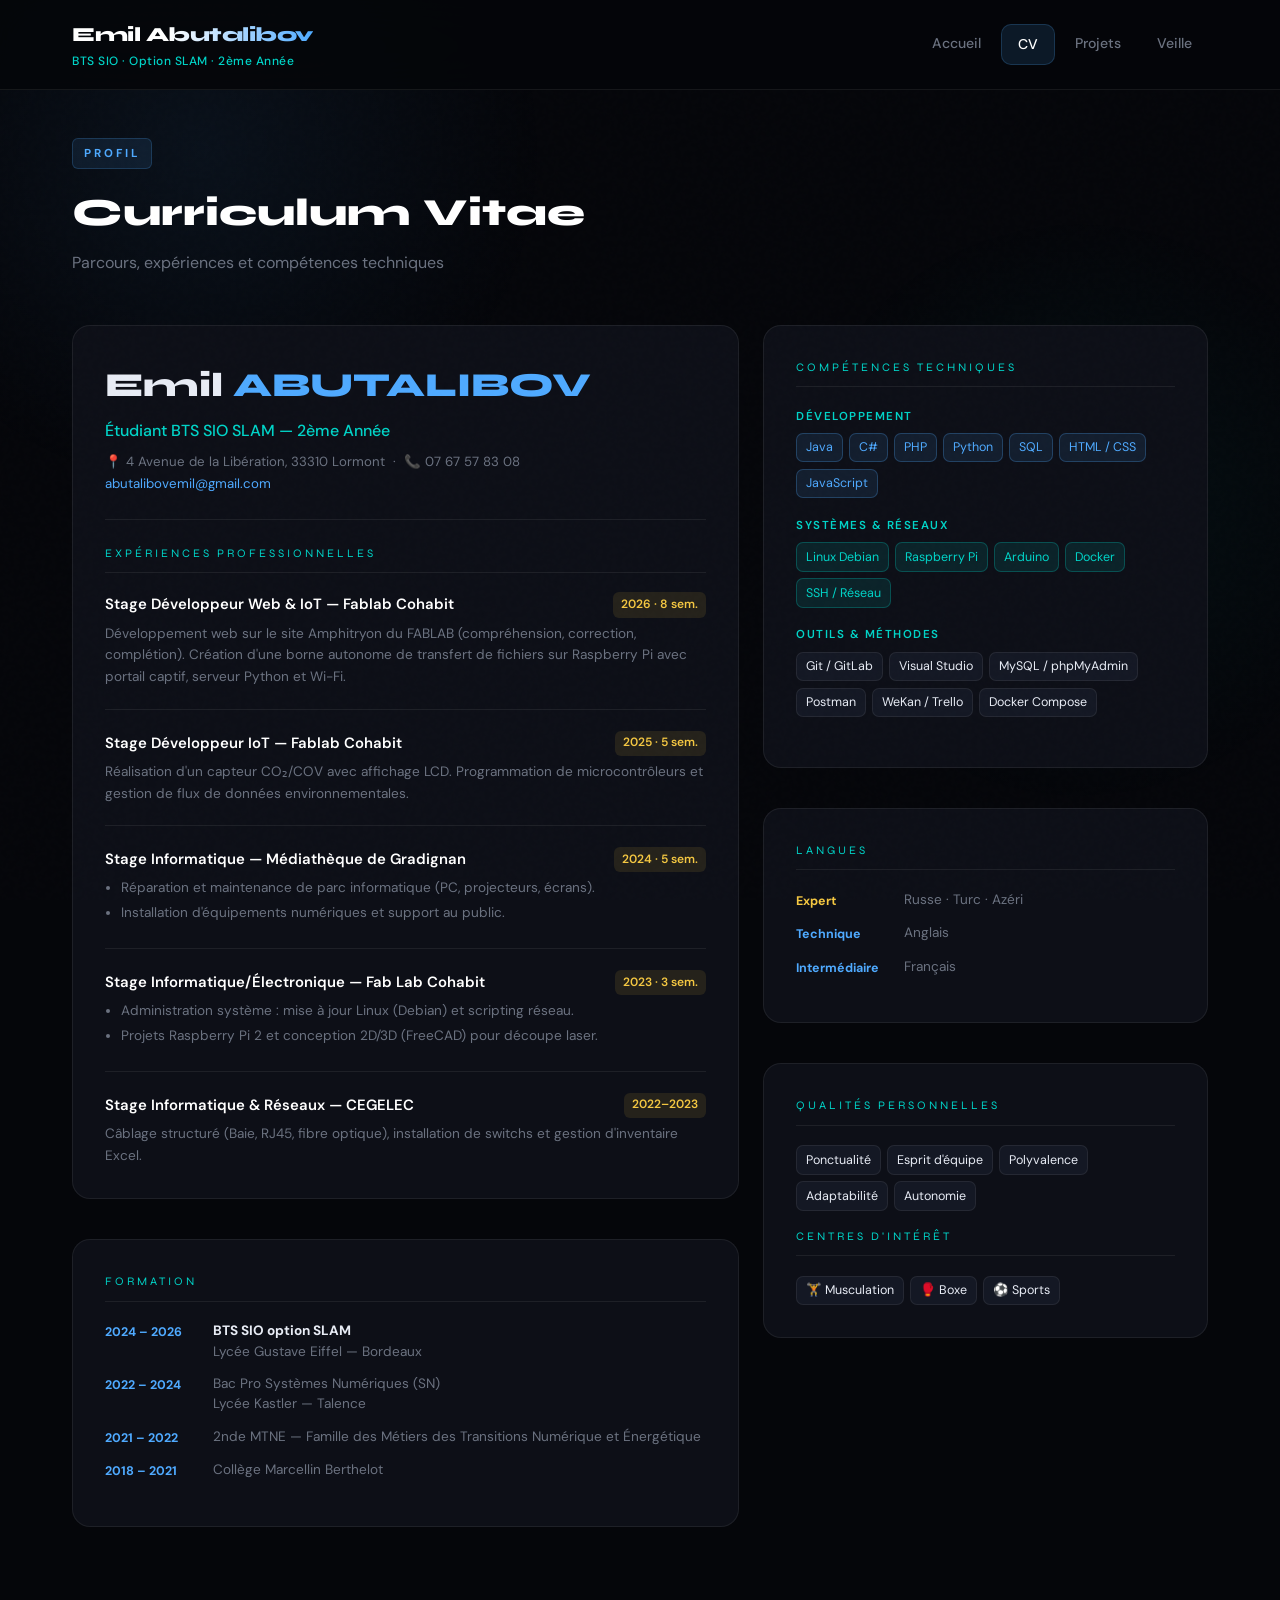
==== cv.html @ 2a5bd3fd "Add files via upload" ====
<!DOCTYPE html>
<html lang="fr">
<head>
  <meta charset="UTF-8">
  <meta name="viewport" content="width=device-width, initial-scale=1.0">
  <title>CV — Emil Abutalibov</title>
  <link rel="stylesheet" href="shared.css">
  <style>
    .cv-grid {
      display: grid;
      grid-template-columns: 1.5fr 1fr;
      gap: 1.5rem;
    }

    .cv-col { display: flex; flex-direction: column; gap: 1.5rem; }

    .cv-hero {
      padding-bottom: 1.5rem;
      margin-bottom: 1.5rem;
      border-bottom: 1px solid var(--border);
    }
    .cv-hero h2 {
      font-family: 'Syne', sans-serif;
      font-size: 2.1rem;
      font-weight: 800;
      margin-bottom: 0.3rem;
    }
    .cv-hero h2 span { color: var(--blue); }
    .cv-hero-role { color: var(--cyan); font-weight: 500; margin-bottom: 0.4rem; }
    .cv-meta { font-size: 0.83rem; color: var(--muted); }
    .cv-meta a { color: var(--blue); text-decoration: none; }

    .exp-item {
      margin-bottom: 1.3rem;
      padding-bottom: 1.3rem;
      border-bottom: 1px solid var(--border);
    }
    .exp-item:last-child { border: none; margin-bottom: 0; padding-bottom: 0; }

    .exp-header {
      display: flex;
      justify-content: space-between;
      align-items: flex-start;
      gap: 1rem;
      margin-bottom: 0.3rem;
    }
    .exp-title { font-weight: 600; font-size: 0.93rem; color: #fff; }
    .exp-date {
      font-size: 0.75rem;
      color: var(--gold);
      font-weight: 600;
      white-space: nowrap;
      background: rgba(245,200,66,0.1);
      border-radius: 6px;
      padding: 0.18rem 0.5rem;
      flex-shrink: 0;
    }
    .exp-body { font-size: 0.85rem; color: var(--muted); line-height: 1.6; }
    .exp-body ul { margin-left: 1rem; }
    .exp-body li { margin-bottom: 0.2rem; }

    .form-item {
      display: flex;
      gap: 0.75rem;
      margin-bottom: 0.75rem;
      align-items: flex-start;
    }
    .form-year {
      font-size: 0.78rem;
      color: var(--blue);
      font-weight: 700;
      min-width: 96px;
      padding-top: 1px;
    }
    .form-text { font-size: 0.85rem; color: var(--muted); line-height: 1.5; }
    .form-text strong { color: var(--text); }

    @media (max-width: 768px) {
      .cv-grid { grid-template-columns: 1fr; }
    }
  </style>
</head>
<body>
<div class="ambient"></div>

<header>
  <div class="header-inner">
    <a href="index.html" class="header-brand">
      <span class="header-name">Emil Abutalibov</span>
      <span class="header-subtitle">BTS SIO · Option SLAM · 2ème Année</span>
    </a>
    <nav>
      <a href="index.html">Accueil</a>
      <a href="cv.html" class="active">CV</a>
      <a href="projets.html">Projets</a>
      <a href="veille.html">Veille</a>
    </nav>
  </div>
</header>

<div class="container">

  <div class="page-hero fade-in">
    <span class="page-hero-tag">Profil</span>
    <h1>Curriculum Vitae</h1>
    <p>Parcours, expériences et compétences techniques</p>
  </div>

  <div class="cv-grid">
    <!-- COLONNE GAUCHE -->
    <div class="cv-col">

      <div class="card fade-in">
        <div class="cv-hero">
          <h2>Emil <span>ABUTALIBOV</span></h2>
          <p class="cv-hero-role">Étudiant BTS SIO SLAM — 2ème Année</p>
          <div class="cv-meta">
            📍 4 Avenue de la Libération, 33310 Lormont &nbsp;·&nbsp;
            📞 07 67 57 83 08<br>
            <a href="mailto:abutalibovemil43@gmail.com">abutalibovemil@gmail.com</a>
          </div>
        </div>

        <p class="panel-title">Expériences Professionnelles</p>

        <div class="exp-item">
          <div class="exp-header">
            <span class="exp-title">Stage Développeur Web & IoT — Fablab Cohabit</span>
            <span class="exp-date">2026 · 8 sem.</span>
          </div>
          <div class="exp-body">Développement web sur le site Amphitryon du FABLAB (compréhension, correction, complétion). Création d'une borne autonome de transfert de fichiers sur Raspberry Pi avec portail captif, serveur Python et Wi-Fi.</div>
        </div>

        <div class="exp-item">
          <div class="exp-header">
            <span class="exp-title">Stage Développeur IoT — Fablab Cohabit</span>
            <span class="exp-date">2025 · 5 sem.</span>
          </div>
          <div class="exp-body">Réalisation d'un capteur CO₂/COV avec affichage LCD. Programmation de microcontrôleurs et gestion de flux de données environnementales.</div>
        </div>

        <div class="exp-item">
          <div class="exp-header">
            <span class="exp-title">Stage Informatique — Médiathèque de Gradignan</span>
            <span class="exp-date">2024 · 5 sem.</span>
          </div>
          <div class="exp-body">
            <ul>
              <li>Réparation et maintenance de parc informatique (PC, projecteurs, écrans).</li>
              <li>Installation d'équipements numériques et support au public.</li>
            </ul>
          </div>
        </div>

        <div class="exp-item">
          <div class="exp-header">
            <span class="exp-title">Stage Informatique/Électronique — Fab Lab Cohabit</span>
            <span class="exp-date">2023 · 3 sem.</span>
          </div>
          <div class="exp-body">
            <ul>
              <li>Administration système : mise à jour Linux (Debian) et scripting réseau.</li>
              <li>Projets Raspberry Pi 2 et conception 2D/3D (FreeCAD) pour découpe laser.</li>
            </ul>
          </div>
        </div>

        <div class="exp-item">
          <div class="exp-header">
            <span class="exp-title">Stage Informatique & Réseaux — CEGELEC</span>
            <span class="exp-date">2022–2023</span>
          </div>
          <div class="exp-body">Câblage structuré (Baie, RJ45, fibre optique), installation de switchs et gestion d'inventaire Excel.</div>
        </div>
      </div>

      <div class="card fade-in">
        <p class="panel-title">Formation</p>
        <div class="form-item"><span class="form-year">2024 – 2026</span><div class="form-text"><strong>BTS SIO option SLAM</strong><br>Lycée Gustave Eiffel — Bordeaux</div></div>
        <div class="form-item"><span class="form-year">2022 – 2024</span><div class="form-text">Bac Pro Systèmes Numériques (SN)<br>Lycée Kastler — Talence</div></div>
        <div class="form-item"><span class="form-year">2021 – 2022</span><div class="form-text">2nde MTNE — Famille des Métiers des Transitions Numérique et Énergétique</div></div>
        <div class="form-item"><span class="form-year">2018 – 2021</span><div class="form-text">Collège Marcellin Berthelot</div></div>
      </div>

    </div>

    <!-- COLONNE DROITE -->
    <div class="cv-col">

      <div class="card fade-in">
        <p class="panel-title">Compétences Techniques</p>
        <div class="skill-group">
          <div class="skill-label">Développement</div>
          <div class="skill-tags">
            <span class="tag tag-blue">Java</span>
            <span class="tag tag-blue">C#</span>
            <span class="tag tag-blue">PHP</span>
            <span class="tag tag-blue">Python</span>
            <span class="tag tag-blue">SQL</span>
            <span class="tag tag-blue">HTML / CSS</span>
            <span class="tag tag-blue">JavaScript</span>
          </div>
        </div>
        <div class="skill-group">
          <div class="skill-label">Systèmes & Réseaux</div>
          <div class="skill-tags">
            <span class="tag tag-cyan">Linux Debian</span>
            <span class="tag tag-cyan">Raspberry Pi</span>
            <span class="tag tag-cyan">Arduino</span>
            <span class="tag tag-cyan">Docker</span>
            <span class="tag tag-cyan">SSH / Réseau</span>
          </div>
        </div>
        <div class="skill-group">
          <div class="skill-label">Outils & Méthodes</div>
          <div class="skill-tags">
            <span class="tag">Git / GitLab</span>
            <span class="tag">Visual Studio</span>
            <span class="tag">MySQL / phpMyAdmin</span>
            <span class="tag">Postman</span>
            <span class="tag">WeKan / Trello</span>
            <span class="tag">Docker Compose</span>
          </div>
        </div>
      </div>

      <div class="card fade-in">
        <p class="panel-title">Langues</p>
        <div class="form-item"><span class="form-year" style="color:var(--gold)">Expert</span><div class="form-text">Russe · Turc · Azéri</div></div>
        <div class="form-item"><span class="form-year">Technique</span><div class="form-text">Anglais</div></div>
        <div class="form-item"><span class="form-year">Intermédiaire</span><div class="form-text">Français</div></div>
      </div>

      <div class="card fade-in">
        <p class="panel-title">Qualités Personnelles</p>
        <div class="skill-tags" style="margin-bottom: 1rem;">
          <span class="tag">Ponctualité</span>
          <span class="tag">Esprit d'équipe</span>
          <span class="tag">Polyvalence</span>
          <span class="tag">Adaptabilité</span>
          <span class="tag">Autonomie</span>
        </div>
        <p class="panel-title" style="margin-top: 0.8rem;">Centres d'intérêt</p>
        <div class="skill-tags">
          <span class="tag">🏋️ Musculation</span>
          <span class="tag">🥊 Boxe</span>
          <span class="tag">⚽ Sports</span>
        </div>
      </div>

    </div>
  </div>

</div>

<button class="scroll-top" id="scrollTop" onclick="window.scrollTo({top:0,behavior:'smooth'})">↑</button>

<script>
  window.addEventListener('scroll', () => {
    document.getElementById('scrollTop').classList.toggle('show', window.scrollY > 400);
  });
  document.querySelectorAll('.fade-in').forEach((el, i) => {
    const obs = new IntersectionObserver(entries => {
      entries.forEach(e => { if (e.isIntersecting) { setTimeout(() => e.target.classList.add('visible'), i * 50); obs.unobserve(e.target); } });
    }, { threshold: 0.08 });
    obs.observe(el);
  });
</script>
</body>
</html>
---- shared.css ----
@import url('https://fonts.googleapis.com/css2?family=Syne:wght@400;600;700;800&family=DM+Sans:wght@300;400;500&display=swap');

:root {
  --bg: #05060a;
  --surface: #0d0f17;
  --surface2: #141824;
  --border: rgba(255,255,255,0.07);
  --border-bright: rgba(99,200,255,0.3);
  --blue: #4faaff;
  --cyan: #00d4c8;
  --gold: #f5c842;
  --text: #e8ecf5;
  --muted: #6b7280;
  --radius: 18px;
}

*, *::before, *::after { margin: 0; padding: 0; box-sizing: border-box; }
html { scroll-behavior: smooth; }

body {
  font-family: 'DM Sans', sans-serif;
  background: var(--bg);
  color: var(--text);
  line-height: 1.65;
  overflow-x: hidden;
  min-height: 100vh;
}

body::before {
  content: '';
  position: fixed;
  inset: 0;
  background-image: url("data:image/svg+xml,%3Csvg viewBox='0 0 200 200' xmlns='http://www.w3.org/2000/svg'%3E%3Cfilter id='n'%3E%3CfeTurbulence type='fractalNoise' baseFrequency='0.85' numOctaves='4' stitchTiles='stitch'/%3E%3C/filter%3E%3Crect width='100%25' height='100%25' filter='url(%23n)' opacity='0.03'/%3E%3C/svg%3E");
  pointer-events: none;
  z-index: 0;
  opacity: 0.4;
}

.ambient {
  position: fixed;
  inset: 0;
  z-index: -1;
  overflow: hidden;
  pointer-events: none;
}
.ambient::before {
  content: '';
  position: absolute;
  width: 700px; height: 700px;
  background: radial-gradient(circle, rgba(79,170,255,0.07) 0%, transparent 70%);
  top: -200px; left: -150px;
  animation: drift1 25s ease-in-out infinite alternate;
}
.ambient::after {
  content: '';
  position: absolute;
  width: 600px; height: 600px;
  background: radial-gradient(circle, rgba(0,212,200,0.05) 0%, transparent 70%);
  bottom: 10%; right: -100px;
  animation: drift2 30s ease-in-out infinite alternate;
}
@keyframes drift1 { to { transform: translate(80px, 120px); } }
@keyframes drift2 { to { transform: translate(-80px, -100px); } }

/* ── HEADER ── */
header {
  position: sticky;
  top: 0;
  z-index: 1000;
  background: rgba(5,6,10,0.88);
  backdrop-filter: blur(24px);
  -webkit-backdrop-filter: blur(24px);
  border-bottom: 1px solid var(--border);
}

.header-inner {
  max-width: 1200px;
  margin: 0 auto;
  padding: 1.1rem 2rem;
  display: flex;
  align-items: center;
  justify-content: space-between;
  gap: 2rem;
}

.header-brand {
  display: flex;
  flex-direction: column;
  text-decoration: none;
}
.header-name {
  font-family: 'Syne', sans-serif;
  font-weight: 800;
  font-size: 1.25rem;
  letter-spacing: -0.5px;
  background: linear-gradient(90deg, #fff 40%, var(--blue));
  -webkit-background-clip: text;
  background-clip: text;
  -webkit-text-fill-color: transparent;
}
.header-subtitle {
  font-size: 0.75rem;
  color: var(--cyan);
  font-weight: 500;
  letter-spacing: 0.5px;
  margin-top: 1px;
}

nav {
  display: flex;
  gap: 0.25rem;
}
nav a {
  color: var(--muted);
  text-decoration: none;
  font-size: 0.88rem;
  font-weight: 500;
  padding: 0.5rem 1rem;
  border-radius: 10px;
  transition: all 0.25s;
}
nav a:hover { color: #fff; background: rgba(255,255,255,0.06); }
nav a.active { color: #fff; background: rgba(79,170,255,0.12); border: 1px solid rgba(79,170,255,0.2); }

/* ── CONTAINER ── */
.container {
  max-width: 1200px;
  margin: 0 auto;
  padding: 3rem 2rem 5rem;
}

/* ── PAGE TITLE ── */
.page-hero {
  margin-bottom: 3rem;
}
.page-hero-tag {
  font-size: 0.72rem;
  font-weight: 700;
  letter-spacing: 3px;
  text-transform: uppercase;
  color: var(--blue);
  background: rgba(79,170,255,0.1);
  border: 1px solid rgba(79,170,255,0.2);
  border-radius: 6px;
  padding: 0.3rem 0.7rem;
  display: inline-block;
  margin-bottom: 0.75rem;
}
.page-hero h1 {
  font-family: 'Syne', sans-serif;
  font-size: 2.4rem;
  font-weight: 800;
  color: #fff;
  margin-bottom: 0.4rem;
}
.page-hero p {
  color: var(--muted);
  font-size: 1rem;
}

/* ── SECTION HEADER ── */
.section-header {
  display: flex;
  align-items: center;
  gap: 1rem;
  margin-bottom: 2rem;
}
.section-header h2 {
  font-family: 'Syne', sans-serif;
  font-size: 1.4rem;
  font-weight: 700;
  color: #fff;
  white-space: nowrap;
}
.section-line {
  flex: 1;
  height: 1px;
  background: linear-gradient(90deg, var(--border-bright), transparent);
}

/* ── CARDS ── */
.card {
  background: var(--surface);
  border: 1px solid var(--border);
  border-radius: var(--radius);
  padding: 2rem;
  margin-bottom: 1rem;
  transition: border-color 0.3s;
}
.card:hover { border-color: rgba(79,170,255,0.2); }

/* ── PANEL TITLE ── */
.panel-title {
  font-family: 'Syne', sans-serif;
  font-size: 0.72rem;
  letter-spacing: 3px;
  text-transform: uppercase;
  color: var(--cyan);
  margin-bottom: 1.2rem;
  padding-bottom: 0.6rem;
  border-bottom: 1px solid var(--border);
}

/* ── ACCORDION ── */
.ap-card {
  background: var(--surface);
  border: 1px solid var(--border);
  border-radius: var(--radius);
  margin-bottom: 0.75rem;
  overflow: hidden;
  transition: border-color 0.3s;
}
.ap-card:hover { border-color: rgba(79,170,255,0.2); }
.ap-card.open { border-color: rgba(79,170,255,0.35); }

.ap-header {
  display: flex;
  align-items: center;
  justify-content: space-between;
  padding: 1.4rem 1.75rem;
  cursor: pointer;
  gap: 1rem;
  user-select: none;
}
.ap-header-left {
  display: flex;
  align-items: center;
  gap: 0.9rem;
}
.ap-number {
  font-family: 'Syne', sans-serif;
  font-size: 0.68rem;
  font-weight: 700;
  letter-spacing: 1.5px;
  color: var(--blue);
  background: rgba(79,170,255,0.1);
  border: 1px solid rgba(79,170,255,0.2);
  border-radius: 8px;
  padding: 0.28rem 0.6rem;
  white-space: nowrap;
}
.ap-number.stage {
  color: var(--cyan);
  background: rgba(0,212,200,0.1);
  border-color: rgba(0,212,200,0.3);
}
.ap-title {
  font-family: 'Syne', sans-serif;
  font-size: 1rem;
  font-weight: 700;
  color: #fff;
}
.ap-toggle {
  width: 26px; height: 26px;
  border-radius: 8px;
  border: 1px solid var(--border);
  display: flex;
  align-items: center;
  justify-content: center;
  color: var(--muted);
  transition: all 0.3s;
  flex-shrink: 0;
  font-size: 1.1rem;
}
.ap-card.open .ap-toggle { transform: rotate(45deg); border-color: var(--blue); color: var(--blue); }

.ap-body { max-height: 0; overflow: hidden; transition: max-height 0.55s cubic-bezier(0.4,0,0.2,1); }
.ap-card.open .ap-body { max-height: 40000px; }
.ap-body-inner { padding: 0 1.75rem 1.75rem; }

/* ── RESUME BOX ── */
.resume-box {
  background: var(--surface2);
  border-left: 3px solid var(--blue);
  border-radius: 0 12px 12px 0;
  padding: 1.2rem 1.4rem;
  margin-bottom: 1.5rem;
  font-size: 0.88rem;
  line-height: 1.7;
}
.resume-box p { margin-bottom: 0.5rem; color: var(--muted); }
.resume-box p:last-child { margin-bottom: 0; }
.resume-box strong { color: var(--text); }
.resume-box ul { margin-left: 1.2rem; }
.resume-box li { margin-bottom: 0.3rem; color: var(--muted); }

/* ── COMP BLOCK ── */
.comp-block { margin-bottom: 1.75rem; }
.comp-label {
  display: inline-flex;
  align-items: center;
  gap: 0.5rem;
  font-size: 0.71rem;
  font-weight: 700;
  letter-spacing: 2px;
  text-transform: uppercase;
  color: var(--cyan);
  margin-bottom: 0.35rem;
}
.comp-label::before { content: ''; width: 18px; height: 2px; background: var(--cyan); display: block; }
.comp-desc-text { font-size: 0.87rem; color: var(--muted); margin-bottom: 0.9rem; }

/* ── PROOF GRID ── */
.proof-grid {
  display: grid;
  grid-template-columns: repeat(auto-fill, minmax(260px, 1fr));
  gap: 0.85rem;
}
.proof-card {
  background: #000;
  border: 1px solid var(--border);
  border-radius: 12px;
  overflow: hidden;
  transition: border-color 0.3s, transform 0.3s;
}
.proof-card:hover { border-color: var(--cyan); transform: translateY(-3px); }
.proof-card img { width: 100%; height: 190px; object-fit: cover; cursor: pointer; display: block; }
.proof-caption { padding: 0.8rem 0.9rem; font-size: 0.8rem; color: var(--muted); border-top: 1px solid var(--border); background: rgba(255,255,255,0.015); }
.proof-caption strong { display: block; color: var(--cyan); margin-bottom: 2px; font-size: 0.78rem; }

/* ── GITLAB BTN ── */
.btn-git {
  display: inline-flex;
  align-items: center;
  gap: 0.5rem;
  background: rgba(79,170,255,0.1);
  color: var(--blue) !important;
  border: 1px solid rgba(79,170,255,0.25);
  padding: 0.6rem 1.3rem;
  border-radius: 10px;
  text-decoration: none;
  font-weight: 600;
  font-size: 0.83rem;
  margin-bottom: 1.5rem;
  transition: all 0.25s;
}
.btn-git:hover { background: rgba(79,170,255,0.2); border-color: var(--blue); }
.btn-git::before { content: '⎎'; font-size: 0.88rem; }

/* ── SKILL TAGS ── */
.skill-group { margin-bottom: 1.1rem; }
.skill-label { font-size: 0.72rem; letter-spacing: 1.5px; text-transform: uppercase; color: var(--cyan); margin-bottom: 0.45rem; font-weight: 600; }
.skill-tags { display: flex; flex-wrap: wrap; gap: 0.4rem; }
.tag { font-size: 0.78rem; padding: 0.22rem 0.55rem; border-radius: 7px; background: var(--surface2); border: 1px solid var(--border); color: var(--text); }
.tag-blue { background: rgba(79,170,255,0.1); border-color: rgba(79,170,255,0.25); color: var(--blue); }
.tag-cyan { background: rgba(0,212,200,0.1); border-color: rgba(0,212,200,0.25); color: var(--cyan); }

/* ── MODAL ── */
.modal { display: none; position: fixed; z-index: 3000; inset: 0; background: rgba(0,0,0,0.95); backdrop-filter: blur(12px); cursor: zoom-out; animation: fadeIn 0.2s ease; }
@keyframes fadeIn { from { opacity: 0; } to { opacity: 1; } }
.modal-img { position: absolute; top: 50%; left: 50%; transform: translate(-50%,-50%); max-width: 92vw; max-height: 90vh; border-radius: 12px; box-shadow: 0 30px 80px rgba(0,0,0,0.7); }
.modal-close { position: absolute; top: 1.5rem; right: 1.5rem; background: rgba(255,255,255,0.08); border: 1px solid rgba(255,255,255,0.15); color: #fff; width: 40px; height: 40px; border-radius: 50%; cursor: pointer; font-size: 1.1rem; display: flex; align-items: center; justify-content: center; transition: background 0.2s; }
.modal-close:hover { background: rgba(255,255,255,0.15); }

/* ── SCROLL TOP ── */
.scroll-top { position: fixed; bottom: 2rem; right: 2rem; width: 44px; height: 44px; border-radius: 13px; background: var(--surface2); border: 1px solid var(--border-bright); color: var(--blue); font-size: 1rem; cursor: pointer; display: none; align-items: center; justify-content: center; transition: all 0.25s; z-index: 500; }
.scroll-top.show { display: flex; }
.scroll-top:hover { background: rgba(79,170,255,0.15); }

/* ── FADE IN ── */
.fade-in { opacity: 0; transform: translateY(18px); transition: opacity 0.5s ease, transform 0.5s ease; }
.fade-in.visible { opacity: 1; transform: none; }

/* ── RESPONSIVE ── */
@media (max-width: 768px) {
  .header-inner { flex-direction: column; align-items: flex-start; gap: 0.75rem; }
  .page-hero h1 { font-size: 1.8rem; }
  .proof-grid { grid-template-columns: 1fr; }
}
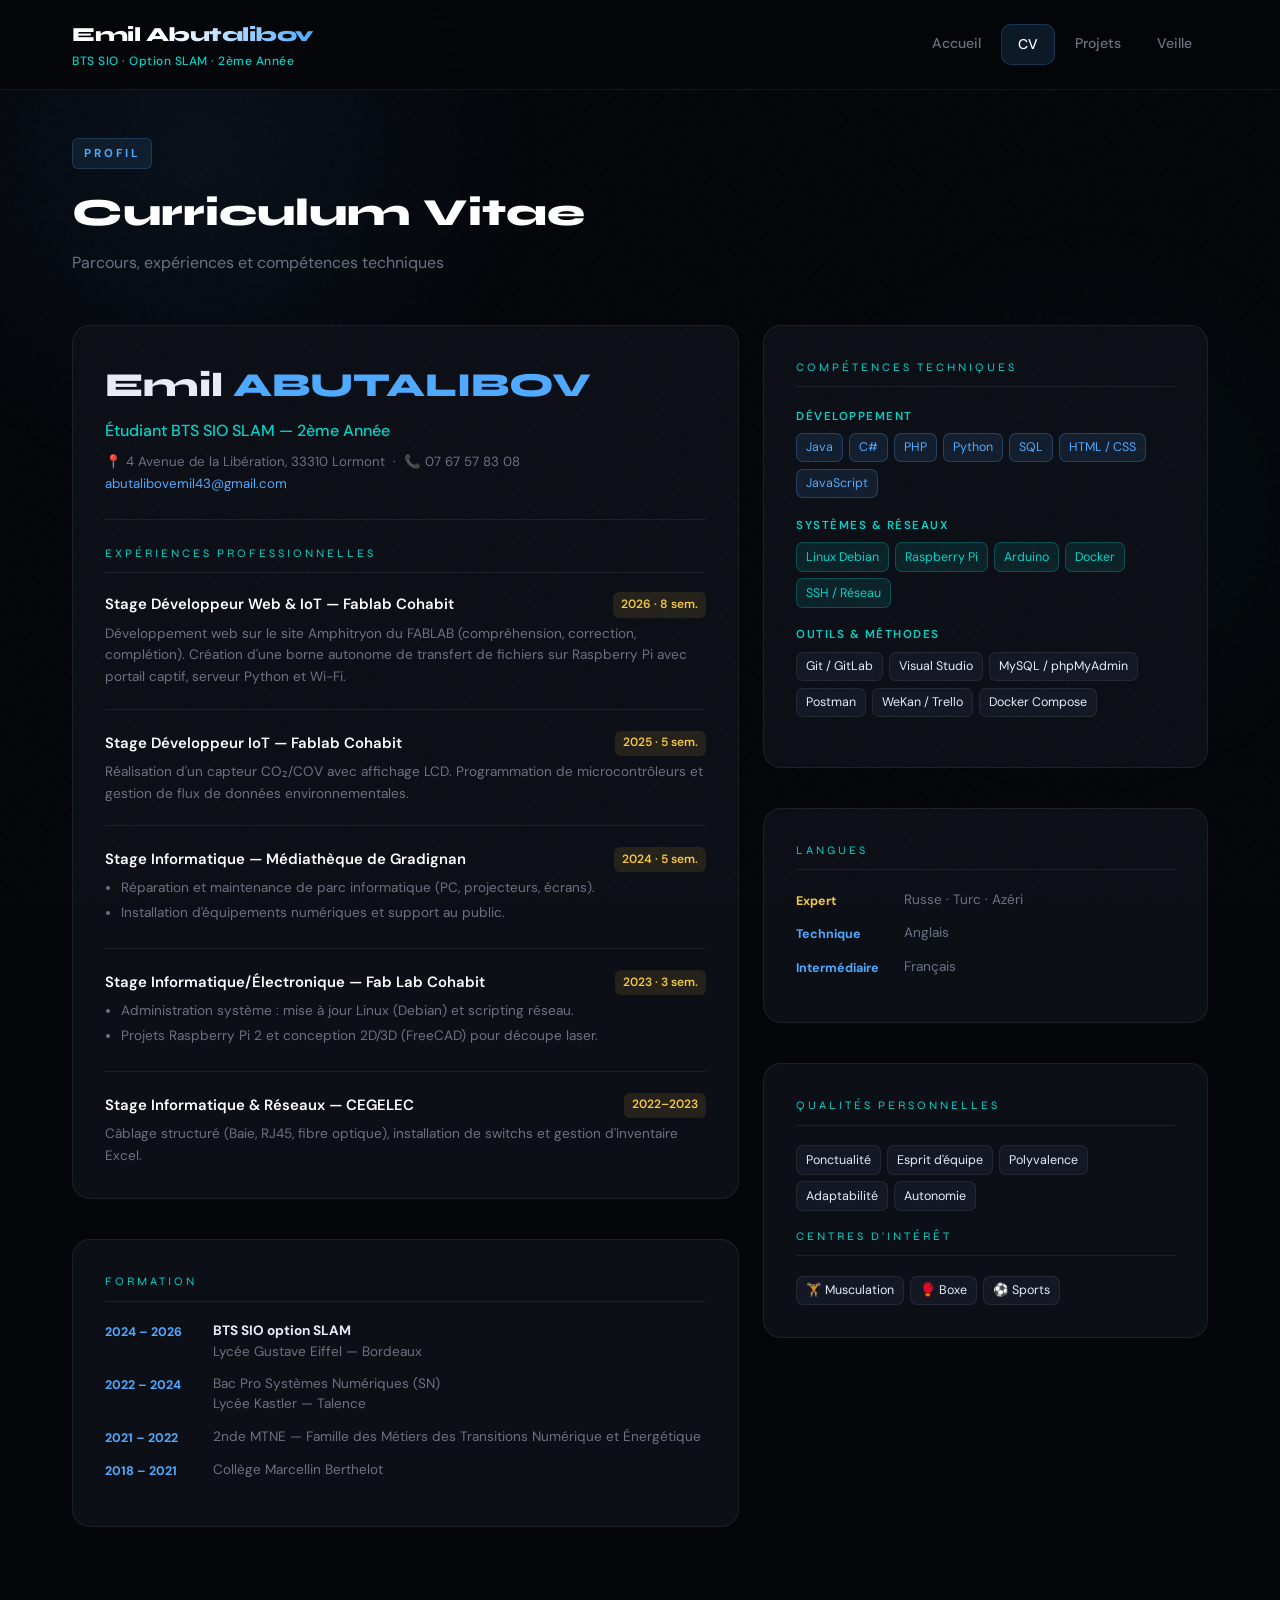
==== commit c8ac0657: "Add files via upload" ====
--- a/cv.html
+++ b/cv.html
@@ -117,7 +117,7 @@
           <div class="cv-meta">
             📍 4 Avenue de la Libération, 33310 Lormont &nbsp;·&nbsp;
             📞 07 67 57 83 08<br>
-            <a href="mailto:abutalibovemil43@gmail.com">abutalibovemil@gmail.com</a>
+            <a href="mailto:abutalibovemil43@gmail.com">abutalibovemil43@gmail.com</a>
           </div>
         </div>
 
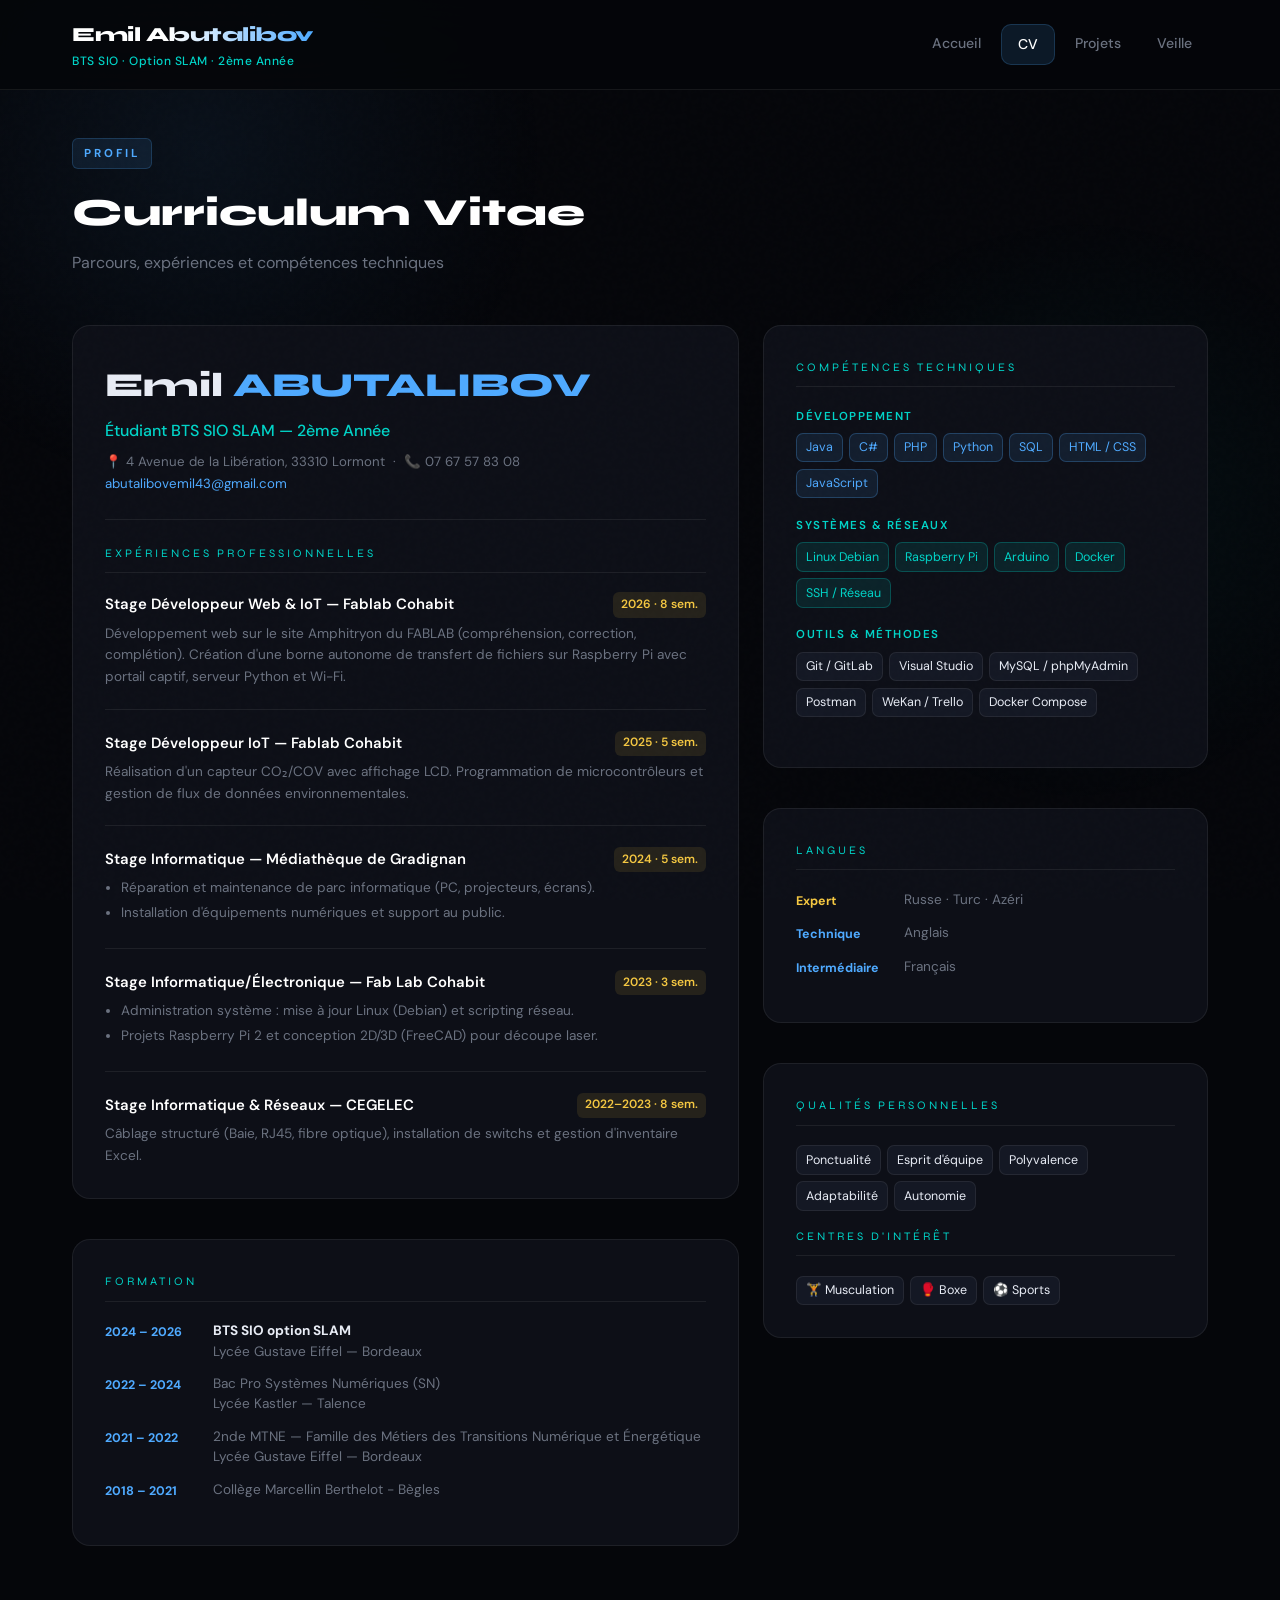
==== commit 51f3bacd: "Update education and experience details in cv.html" ====
--- a/cv.html
+++ b/cv.html
@@ -168,7 +168,7 @@
         <div class="exp-item">
           <div class="exp-header">
             <span class="exp-title">Stage Informatique & Réseaux — CEGELEC</span>
-            <span class="exp-date">2022–2023</span>
+            <span class="exp-date">2022–2023 · 8 sem.</span>
           </div>
           <div class="exp-body">Câblage structuré (Baie, RJ45, fibre optique), installation de switchs et gestion d'inventaire Excel.</div>
         </div>
@@ -178,8 +178,8 @@
         <p class="panel-title">Formation</p>
         <div class="form-item"><span class="form-year">2024 – 2026</span><div class="form-text"><strong>BTS SIO option SLAM</strong><br>Lycée Gustave Eiffel — Bordeaux</div></div>
         <div class="form-item"><span class="form-year">2022 – 2024</span><div class="form-text">Bac Pro Systèmes Numériques (SN)<br>Lycée Kastler — Talence</div></div>
-        <div class="form-item"><span class="form-year">2021 – 2022</span><div class="form-text">2nde MTNE — Famille des Métiers des Transitions Numérique et Énergétique</div></div>
-        <div class="form-item"><span class="form-year">2018 – 2021</span><div class="form-text">Collège Marcellin Berthelot</div></div>
+        <div class="form-item"><span class="form-year">2021 – 2022</span><div class="form-text">2nde MTNE — Famille des Métiers des Transitions Numérique et Énergétique Lycée Gustave Eiffel — Bordeaux</div></div>
+        <div class="form-item"><span class="form-year">2018 – 2021</span><div class="form-text">Collège Marcellin Berthelot - Bègles</div></div>
       </div>
 
     </div>
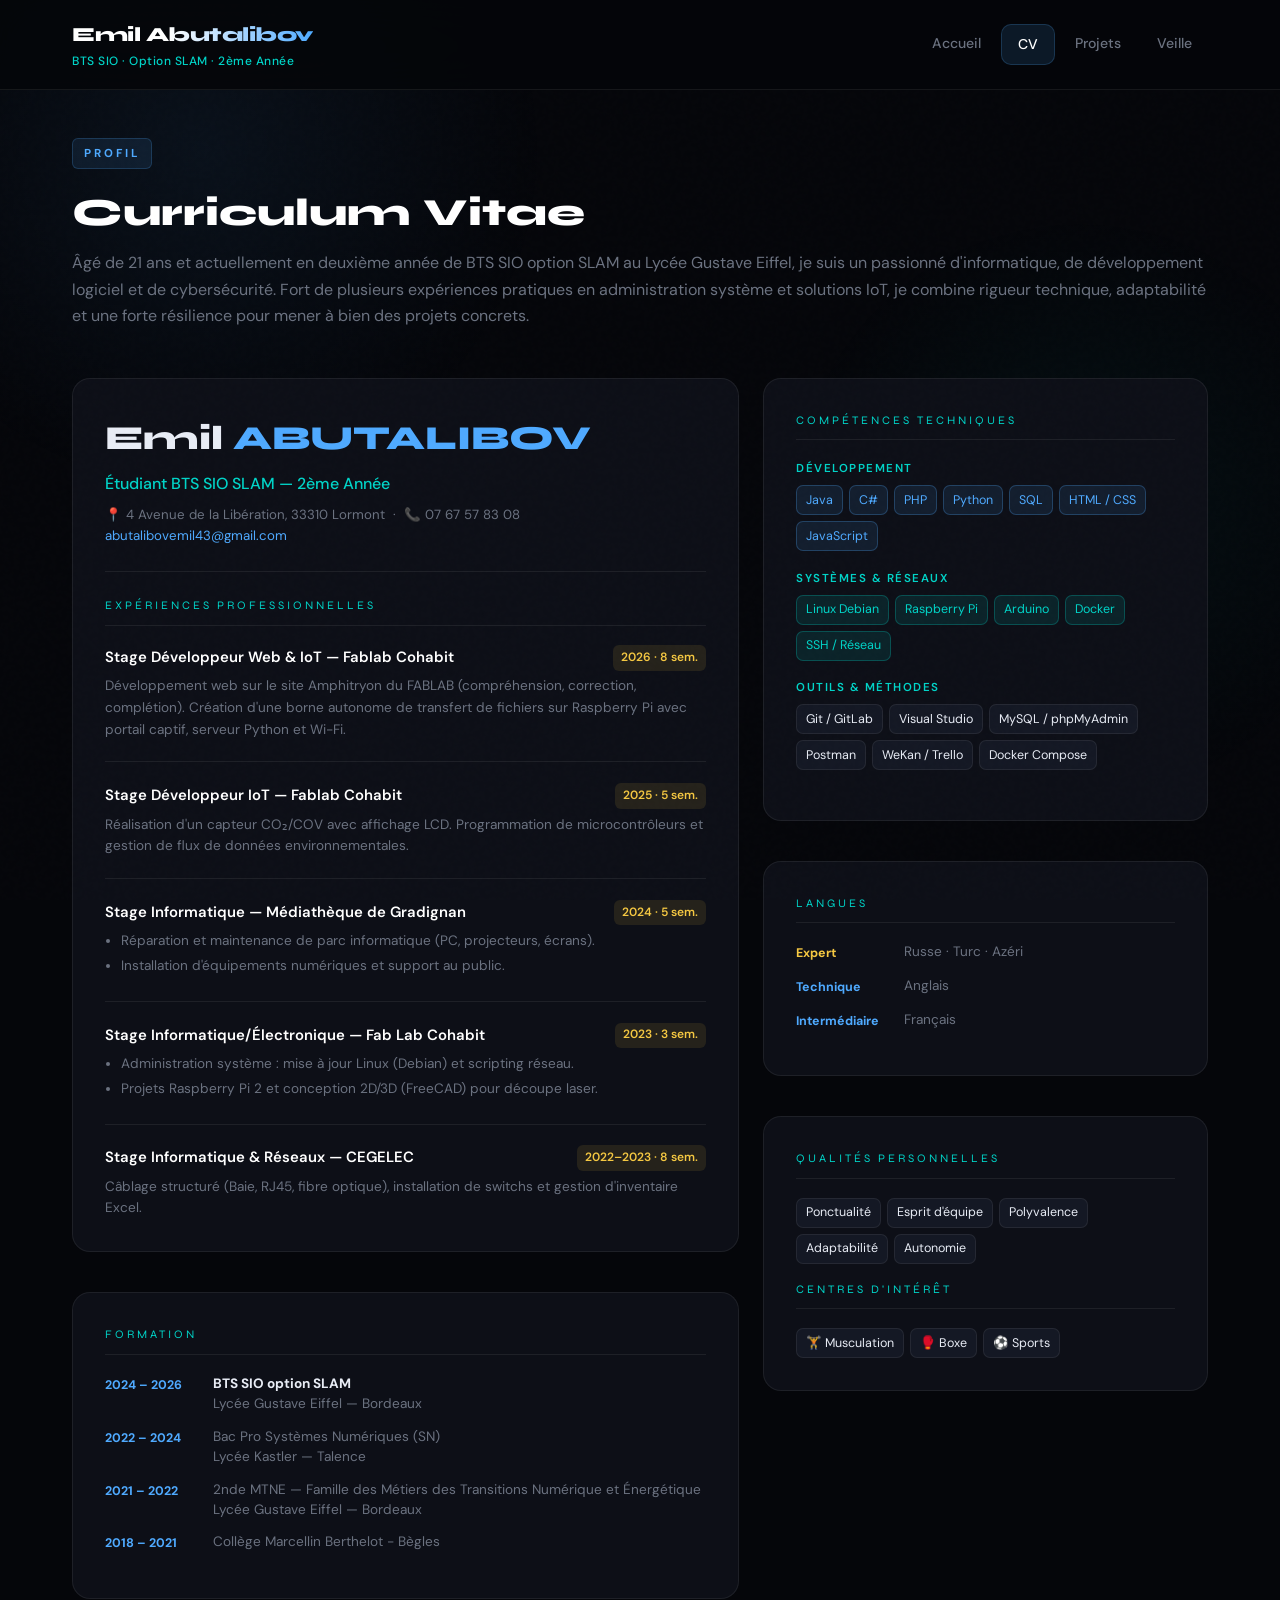
==== commit c427ec80: "Revise CV introduction with personal information Updated the introduction paragraph to include perso" ====
--- a/cv.html
+++ b/cv.html
@@ -103,7 +103,10 @@
   <div class="page-hero fade-in">
     <span class="page-hero-tag">Profil</span>
     <h1>Curriculum Vitae</h1>
-    <p>Parcours, expériences et compétences techniques</p>
+    <p>Âgé de 21 ans et actuellement en deuxième année de BTS SIO option SLAM au Lycée Gustave Eiffel, je suis un
+passionné d'informatique, de développement logiciel et de cybersécurité. Fort de plusieurs expériences pratiques en
+administration système et solutions IoT, je combine rigueur technique, adaptabilité et une forte résilience pour mener à
+bien des projets concrets.</p>
   </div>
 
   <div class="cv-grid">
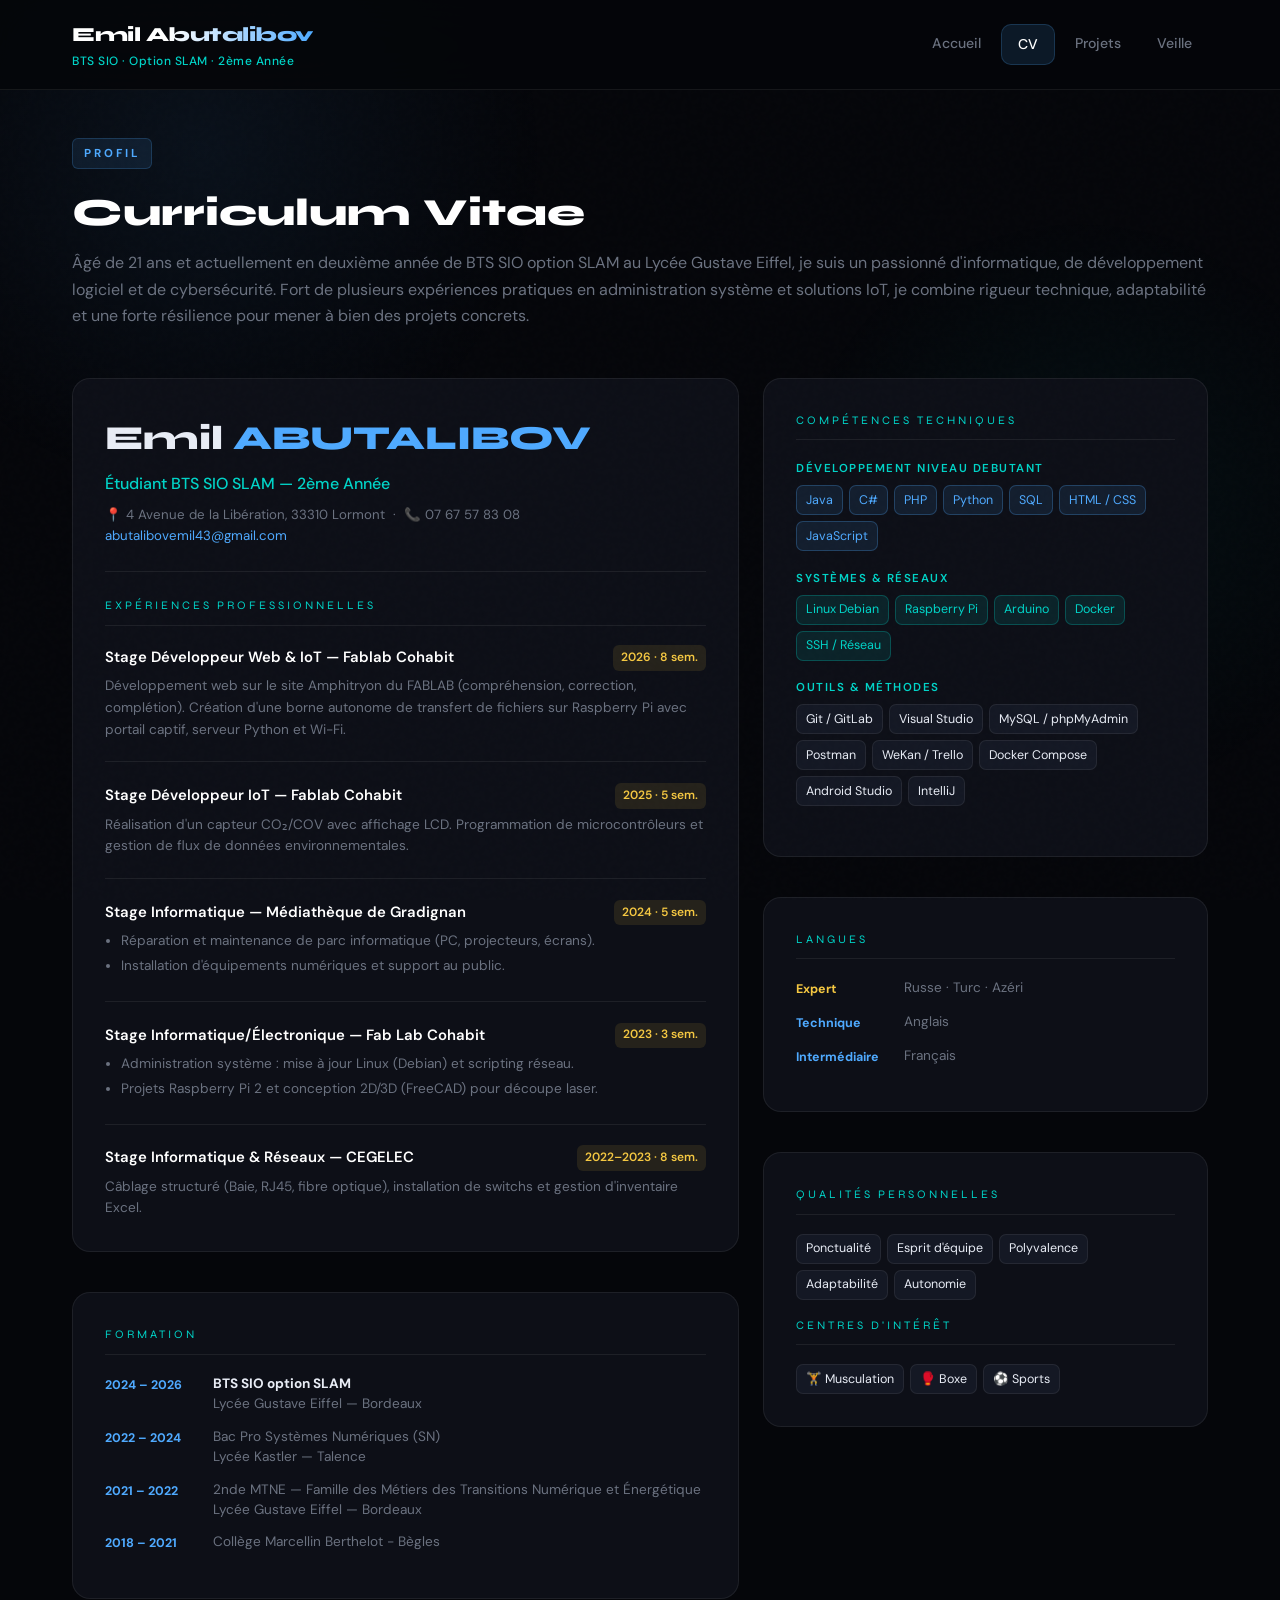
==== commit 2b9510a3: "Modify technical skills section in cv.html Updated skill label to specify beginner level and added t" ====
--- a/cv.html
+++ b/cv.html
@@ -193,9 +193,9 @@
       <div class="card fade-in">
         <p class="panel-title">Compétences Techniques</p>
         <div class="skill-group">
-          <div class="skill-label">Développement</div>
+          <div class="skill-label">Développement niveau debutant</div>
           <div class="skill-tags">
-            <span class="tag tag-blue">Java</span>
+            <span class="tag tag-blue">Java </span>
             <span class="tag tag-blue">C#</span>
             <span class="tag tag-blue">PHP</span>
             <span class="tag tag-blue">Python</span>
@@ -223,6 +223,8 @@
             <span class="tag">Postman</span>
             <span class="tag">WeKan / Trello</span>
             <span class="tag">Docker Compose</span>
+            <span class="tag">Android Studio</span>
+            <span class="tag">IntelliJ</span>
           </div>
         </div>
       </div>
